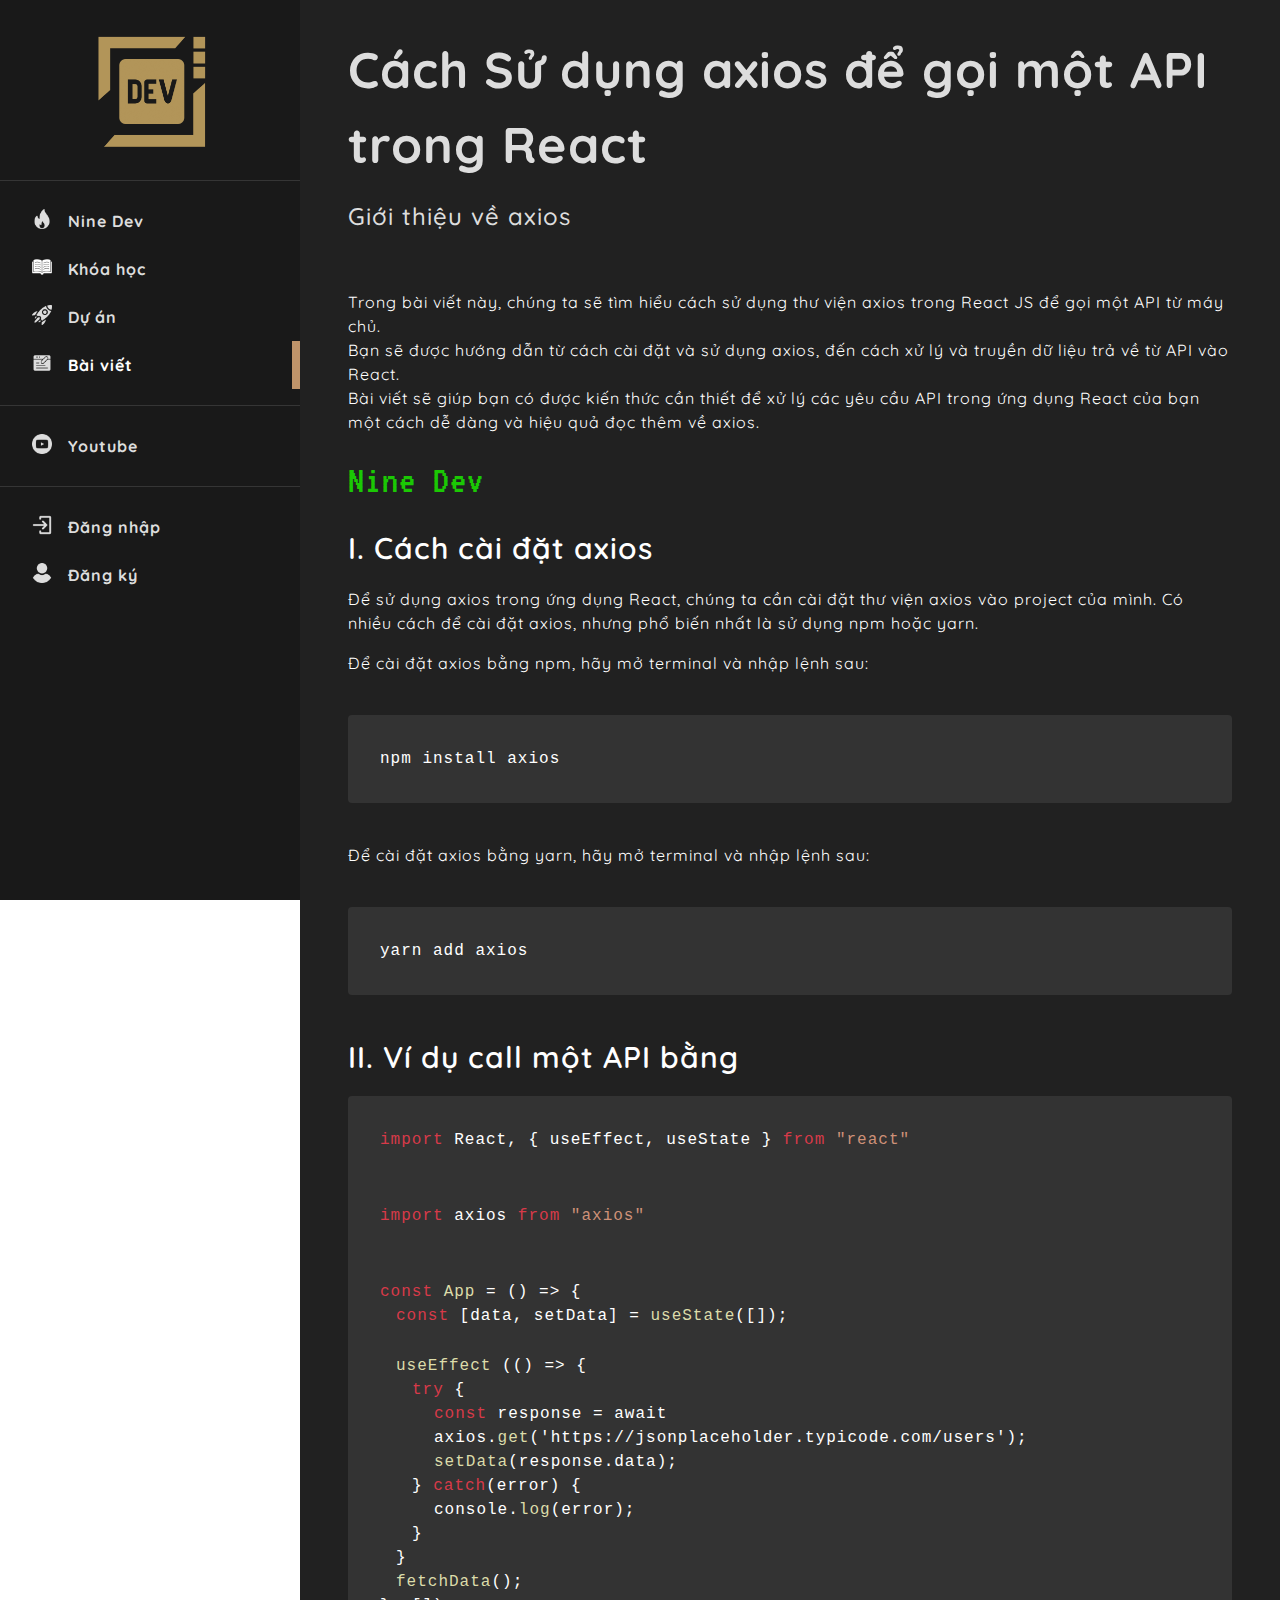
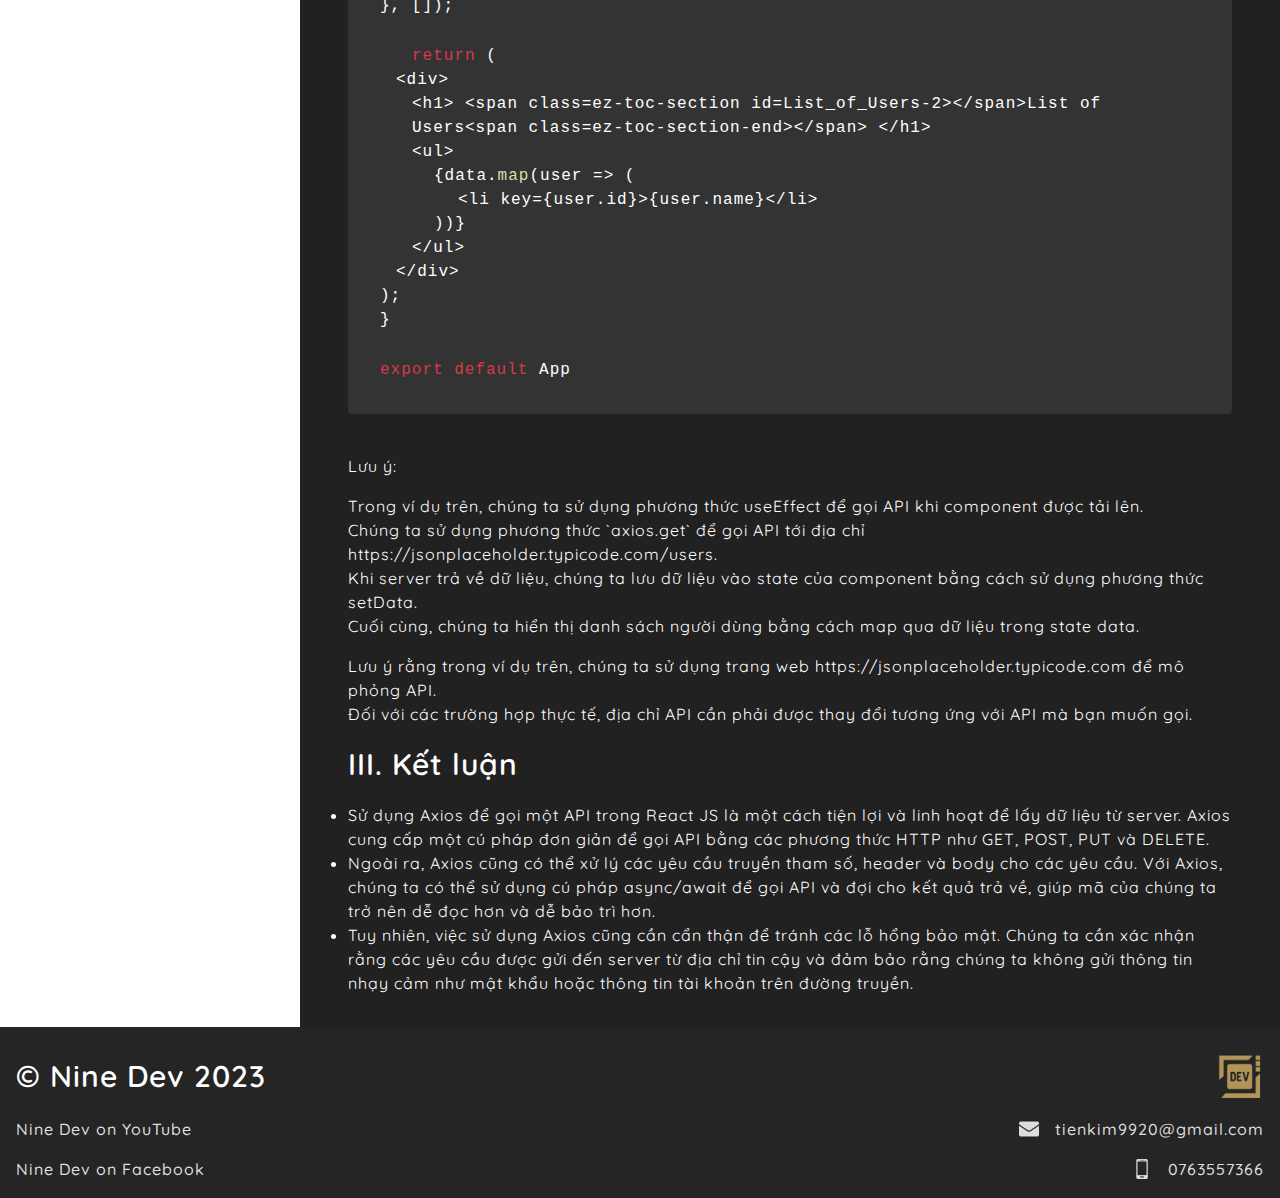
==== blogs/cach-xu-dung-axios-de-call-API-ve/index.html @ 8d7344f6 "axios" ====
<!DOCTYPE html>
<html lang="en">

<head>
  <meta charset="UTF-8">
  <meta http-equiv="X-UA-Compatible" content="IE=edge">
  <meta name="viewport" content="width=device-width, initial-scale=1">
  </noscript>

  <!-- Nội dung cần phải thay đổi -->
  <title>useEffect là gì? Cách sử dụng useEffect trong React Hook</title>
  <link rel="canonical" href="https://ninedev.net/blogs/useeffect-la-gi" />
  <link rel="shortlink" href="https://ninedev.net/blogs/useeffect-la-gi" />
  <meta name="news_keywords"
    content="Học Lập Trình Trực Tuyến, useEffect là gì?, sử dụng useEffect trong React Hook, tìm hiểu về useEffect trong React Hook, tính chất của useEffect Hook" />
  <meta name="keywords"
    content="Học Lập Trình Trực Tuyến, useEffect là gì?, sử dụng useEffect trong React Hook, tìm hiểu về useEffect trong React Hook, tính chất của useEffect Hook" />
  <meta property="og:type" content="useEffect là gì? Cách sử dụng useEffect trong React Hook" />
  <meta property="og:url" content="https://ninedev.net/blogs/useeffect-la-gi" />
  <meta property="og:title" content="useEffect là gì? Cách sử dụng useEffect trong React Hook" />
  <meta name="description"
    content="Vòng đời của một Component trong React Hook còn được gọi là Life Cycle Hook là một phần rất quan trọng khi ta xây dụng component. Tuy nhiên, một functional component lại không thể làm việc với các Life Cycle một cách thông thường và useEffect Hooks được sinh ra để thực hiện việc này. Vây, useEffect là gì? Tại sao chúng ta lại nên sử dụng useEffect? Bài viết này sẽ giải đáp những thắc mắc trên giúp bạn!" />
  <meta name="og:description"
    content="Vòng đời của một Component trong React Hook còn được gọi là Life Cycle Hook là một phần rất quan trọng khi ta xây dụng component. Tuy nhiên, một functional component lại không thể làm việc với các Life Cycle một cách thông thường và useEffect Hooks được sinh ra để thực hiện việc này. Vây, useEffect là gì? Tại sao chúng ta lại nên sử dụng useEffect? Bài viết này sẽ giải đáp những thắc mắc trên giúp bạn!" />
  <!-- Nội dung cần phải thay đổi -->

  <meta property="og:site_name" content="Nine Dev - Phát Triển Tư Duy Lập Trình" />
  <meta property="og:image" content="https://ninedev.net/img/logo-share.jpg" />
  <meta property="og:image:url" content="https://ninedev.net/img/logo-share.jpg" />
  <meta property="og:image:type" content="website">
  <meta property="og:image:width" content="294" />
  <meta property="og:image:height" content="294" />
  <meta property="og:image:alt" content="https://ninedev.net/img/logo-share.jpg">
  <link rel="apple-touch-icon" sizes="180x180" href="/img/logo.png" />
  <link rel="icon" type="image/png" href="/img/logo.png" />
  <link rel="shortcut icon" href="https://ninedev.net/img/logo.png" type="image/x-icon">
  <link rel="stylesheet" href="/css/share.css">
  <link rel="stylesheet" href="/css/index.css">
  <link rel="stylesheet" href="/css/blogs.css">

  <!-- Google tag (gtag.js) -->
  <script async src="https://www.googletagmanager.com/gtag/js?id=G-44Y1HV8L61"></script>
  <script>
    window.dataLayer = window.dataLayer || [];
    function gtag() { dataLayer.push(arguments); }
    gtag('js', new Date());

    gtag('config', 'G-44Y1HV8L61');
  </script>
</head>
<style>
  .img {
    display: flex;
    justify-content: center;
    margin: 2rem 0;
  }

  .img img {
    width: 752px;
    height: 342px;


  }

  a {
    color: #551A8B;
  }
</style>

<body>
  <div class="wrapper-parent-ninedev">
    <div class="wrapper-header-laptop" id="wrapper-header-laptop">
      <div class="group-header-logo border-bottom">
        <a href="/" class="box-header-logo">
          <img class="img-header-logo" src="/img/logo.png" alt="Nine dev là nền tảng học lập trình trực tuyến">
        </a>
      </div>
      <div class="group-header-nav border-bottom">
        <a href="/" class="item-nav">
          <img class="img-item-nav" src="/img/fire-grey.png" />
          <div class="txt-item-nav">Nine Dev</div>
        </a>
        <a href="/all-course" class="item-nav">
          <img class="img-item-nav" src="/img/learn-white.png" />
          <div class="txt-item-nav">Khóa học</div>
        </a>
        <a href="/all-project" class="item-nav">
          <img class="img-item-nav" src="/img/start-up-grey.png" />
          <div class="txt-item-nav">Dự án</div>
        </a>
        <a href="/blogs" class="item-nav active">
          <img class="img-item-nav" src="/img/blogging.png" />
          <div class="txt-item-nav active">Bài viết</div>
        </a>
      </div>
      <div class="group-header-nav border-bottom">
        <a href="https://www.youtube.com/@ninedev99" target="_blank" class="item-nav">
          <img class="img-item-nav" src="/img/youtube-grey.png"
            alt="Truy cập vào channel youtube của Nine dev để có nhiều thông tin hơn" />
          <div class="txt-item-nav">Youtube</div>
        </a>
      </div>
      <div id="userInfo" class="group-header-nav">
        <a href="/login" class="item-nav">
          <img class="img-item-nav" src="/img/login-grey.png" alt="Đăng nhập để trở thành thành viên của Nine Dev" />
          <div class="txt-item-nav">Đăng nhập</div>
        </a>
        <a href="/signup" class="item-nav">
          <img class="img-item-nav" src="/img/user-grey.png" alt="Đăng ký để trở thành thành viên của Nine Dev" />
          <div class="txt-item-nav">Đăng ký</div>
        </a>
      </div>
    </div>
    <div class="wrapper-header-mobile">
      <div class="group-header-mobile">
        <div class="group-header-logo">
          <a href="/" class="box-header-logo">
            <img class="img-header-logo" src="/img/logo.png" alt="" alt="nestjs cơ bản">
          </a>
        </div>
        <div id="burger" class="burger">
          <div class="strip burger-strip-2">
            <div></div>
            <div></div>
            <div></div>
          </div>
        </div>
      </div>
    </div>
    <!-- Chỗ chỉnh sửa tiêu đề content nội dụng -->
    <div class="wrapper-body">
      <div class="group-body">
        <div class="box-body-intro">
          <div class="flex-1">
            <h1 class="title-body-main">Cách Sử dụng axios để gọi một API trong React</h1>
            <h2 class="title-body-sub">Giới thiệu về axios</h2><br>
            <p style="color: #fff;">Trong bài viết này, chúng ta sẽ tìm hiểu cách sử dụng thư viện axios trong React JS để gọi một API từ máy chủ. <br> Bạn sẽ được hướng dẫn từ cách cài đặt và sử dụng axios, đến cách xử lý và truyền dữ liệu trả về từ API vào React. <br> Bài viết sẽ giúp bạn có được kiến thức cần thiết để xử lý các yêu cầu API trong ứng dụng React của bạn một cách dễ dàng và hiệu quả đọc thêm về axios.</p>
          </div>
          <div class="flex-1 box-hello-intro">
            <div class="title-bg-intro">Nine Dev</div>
          </div>
        </div>
      </div>
      <div class="wrapper-blogs-text">

        <!-- Chỗ viết Content Nội Dung -->
        <h2 style="margin-top: 1rem; font-weight: 600;">I. Cách cài đặt axios</h2>
        <p>Để sử dụng axios trong ứng dụng React, chúng ta cần cài đặt thư viện axios vào project của mình. Có nhiều cách để cài đặt axios, nhưng phổ biến nhất là sử dụng npm hoặc yarn.</p>
        <p>Để cài đặt axios bằng npm, hãy mở terminal và nhập lệnh sau:</p><br>
        <div class="wrapper-render-code">
            <code>
                <div class="">npm install axios</div>
            </code>
        </div><br>
        <p>Để cài đặt axios bằng yarn, hãy mở terminal và nhập lệnh sau:</p><br>
        <div class="wrapper-render-code">
            <code>
                <div class="">yarn add axios</div>
            </code>
        </div><br>
        <h2 style="margin-top: 1rem; font-weight: 600;">II. Ví dụ call một API bằng</h2>
        <div class="wrapper-render-code">
            <code>
                <div><span class="keyword">import</span> React, { useEffect, useState }<span class="keyword"> from </span><span class="string">"react"</span></div><br><br>
                <div><span class="keyword">import</span> axios <span class="keyword"> from </span><span class="string">"axios"</span></div><br><br>
                <div><span class="keyword">const</span> <span class="function">App</span> = () => {</div>
                    <div  class="pl-1"><span class="keyword">const</span> [data, setData] = <span class="function">useState</span>([]);</div><br>
                    <div class="pl-1"> <span class="function">useEffect</span> (() => {</div>
                        <div class="pl-2"><span class="keyword">try</span> {</div>
                            <div class="pl-3"><span class="keyword">const</span> response = await axios.<span class="function">get</span>('https://jsonplaceholder.typicode.com/users');</div>
                            <div class="pl-3"><span class="function">setData</span>(response.data);</div>
                        <div class="pl-2">}<span class="keyword"> catch</span>(error) {</div>   
                            <div class="pl-3">console.<span class="function">log</span>(error);</div> 
                        <div class="pl-2">}</div>
                    <div class="pl-1">}</div>
                    <div class="pl-1"> <span class="function">fetchData</span>();</div>
                <div class="">}, []);</div><br>
                <div class="pl-2"><span class="keyword"> return</span> (</div>   
                    <div class="pl-1">&lt;div&gt;</div>
                        <div class="pl-2">&lt;h1&gt; &lt;span class=ez-toc-section id=List_of_Users-2&gt;&lt;/span&gt;List of Users&lt;span class=ez-toc-section-end&gt;&lt;/span&gt; &lt;/h1&gt;</div>
                        <div class="pl-2">&lt;ul&gt;</div>    
                            <div class="pl-3">{data.<span class="function">map</span>(user => (</div>   
                                <div class="pl-4">&lt;li key={user.id}&gt;{user.name}&lt;/li&gt;</div>
                            <div class="pl-3">))}</div>
                        <div class="pl-2">&lt;/ul&gt;</div>    
                    <div class="pl-1">&lt;/div&gt;</div>       
                <div class="">);</div>
                <div class="">}</div> <br>
                <div class=""><span class="keyword">export default </span>App</div>


            </code>
        </div><br>
        <p>Lưu ý:</p>
        <p>Trong ví dụ trên, chúng ta sử dụng phương thức useEffect để gọi API khi component được tải lên. <br> Chúng ta sử dụng phương thức `axios.get` để gọi API tới địa chỉ https://jsonplaceholder.typicode.com/users. <br> Khi server trả về dữ liệu, chúng ta lưu dữ liệu vào state của component bằng cách sử dụng phương thức setData. <br> Cuối cùng, chúng ta hiển thị danh sách người dùng bằng cách map qua dữ liệu trong state data.</p>
        <p>Lưu ý rằng trong ví dụ trên, chúng ta sử dụng trang web https://jsonplaceholder.typicode.com để mô phỏng API. <br> Đối với các trường hợp thực tế, địa chỉ API cần phải được thay đổi tương ứng với API mà bạn muốn gọi.</p>
        <h2 style="margin-top: 1rem; font-weight: 600;">III. Kết luận </h2>
        <li>Sử dụng Axios để gọi một API trong React JS là một cách tiện lợi và linh hoạt để lấy dữ liệu từ server. Axios cung cấp một cú pháp đơn giản để gọi API bằng các phương thức HTTP như GET, POST, PUT và DELETE.</li>
        <li>Ngoài ra, Axios cũng có thể xử lý các yêu cầu truyền tham số, header và body cho các yêu cầu. Với Axios, chúng ta có thể sử dụng cú pháp async/await để gọi API và đợi cho kết quả trả về, giúp mã của chúng ta trở nên dễ đọc hơn và dễ bảo trì hơn. </li>
        <li>Tuy nhiên, việc sử dụng Axios cũng cần cẩn thận để tránh các lỗ hổng bảo mật. Chúng ta cần xác nhận rằng các yêu cầu được gửi đến server từ địa chỉ tin cậy và đảm bảo rằng chúng ta không gửi thông tin nhạy cảm như mật khẩu hoặc thông tin tài khoản trên đường truyền.</li>
    </div>
    </div>
  </div>
  <div class="wrapper-footer-ninedev">
    <div class="group-footer-ninedev">
      <div class="box-footer">
        <div class="title-footer">© Nine Dev 2023</div>
        <div class="d-flex align-items-center">
          <img class="img-footer-ninedev" src="/img/logo.png" />
        </div>
      </div>
      <div class="box-footer">
        <div class="txt-footer">Nine Dev on YouTube</div>
        <div class="d-flex align-items-center cl-1">
          <img class="img-footer" src="/img/email-grey.png" />
          <div class="txt-footer">tienkim9920@gmail.com</div>
        </div>
      </div>
      <div class="box-footer">
        <div class="txt-footer">Nine Dev on Facebook</div>
        <div class="d-flex align-items-center cl-1">
          <img class="img-footer" src="/img/smartphone-grey.png" />
          <div class="txt-footer">0763557366</div>
        </div>
      </div>
    </div>
  </div>

  <script src="/logic/navbar.js"></script>
</body>

</html>
---- css/share.css ----
@import url("https://fonts.googleapis.com/css2?&family=VT323&family=Quicksand:wght@300;400;500;600;700&display=swap");

html {
  scroll-behavior: smooth;
}

body {
  font-family: "Quicksand", sans-serif;
  margin: 0;
  padding: 0;
  box-sizing: border-box;
  letter-spacing: 1px;
  line-height: 1.5;
}

/* Input */
input {
  font-family: "Quicksand", sans-serif;
  color: #ddd;
}
::-webkit-input-placeholder {
  font-family: "Quicksand", sans-serif;
}
:-moz-placeholder {
  font-family: "Quicksand", sans-serif;
}
::-moz-placeholder {
  font-family: "Quicksand", sans-serif;
}
:-ms-input-placeholder {
  font-family: "Quicksand", sans-serif;
}

/* Input */
textarea {
  font-family: "Quicksand", sans-serif;
}
::-webkit-input-placeholder {
  font-family: "Quicksand", sans-serif;
}
:-moz-placeholder {
  font-family: "Quicksand", sans-serif;
}
::-moz-placeholder {
  font-family: "Quicksand", sans-serif;
}
:-ms-input-placeholder {
  font-family: "Quicksand", sans-serif;
}

/* Scroll */
::-webkit-scrollbar {
  width: 4px;
}
::-webkit-scrollbar-track {
  background: #bebebe;
}
::-webkit-scrollbar-thumb {
  background: #808080;
}
::-webkit-scrollbar-thumb:hover {
  background: #808080;
}

h1 {
  margin: 0 0 1rem;
  font-weight: 700;
  font-size: 60px;
}

h2 {
  margin: 0 0 1rem;
  font-weight: 500;
  font-size: 30px;
}

.d-flex {
  display: flex;
}

.justify-content-center {
  justify-content: center;
}

.justify-content-between {
  justify-content: space-between;
}

.flex-1 {
  flex: 1;
}

.align-items-center {
  align-items: center;
}

.cl-1 {
  column-gap: 1rem;
}

.text-yellow {
  color: rgb(213, 213, 2);
}

.text-green {
  color: #1bc804;
}

.text-blue {
  color: #0303c1;
}

.text-red {
  color: #cd0303;
}

.text-center {
  text-align: center;
}

.keyword {
  color: #d73a49;
}

.function {
  color: #DCDCAA;
}

.string {
  color: #CE9178;
}

.variable {
  color: #4FC1FF;
}
.comment{
  color: #4c566a;
}
.pl-1 {
  padding-left: 16px;
}

.pl-2 {
  padding-left: 32px;
}
.pl-3 {
  padding-left: 54px;
}
.pl-4 {
  padding-left: 78px;
}
.pl-5 {
  padding-left: 98px;
}
.pl-6 {
  padding-left: 138px;
}
.pl-7 {
  padding-left: 158px;
}

.btn-main {
  padding: 0.8rem 3rem;
  background: #bf946a;
  cursor: pointer;
  color: #fff;
  border-radius: 2px;
  transition: 0.3s all ease-in-out;
  text-decoration: none;
  display: flex;
  justify-content: center;
  align-items: center;
}

.btn-main:hover {
  background: #957352;
}

.btn-video-play {
  display: flex;
  justify-content: center;
  align-items: center;
  width: 90px;
  height: 35px;
  color: #ddd;
  background: #c4304d;
  font-size: 14px;
  font-weight: 600;
  border-radius: 4px;
  cursor: pointer;
  text-decoration: none;
}

.btn-video-play:hover {
  background: #a82b44;
}

.btn-view-lesson {
  display: flex;
  justify-content: center;
  align-items: center;
  width: 90px;
  height: 35px;
  color: #fff;
  background: #5CA898;
  font-size: 14px;
  font-weight: 600;
  border-radius: 4px;
  cursor: pointer;
  text-decoration: none;
}

.pointer {
  cursor: pointer;
}

.btn-view-lesson:hover {
  background: #4f8a7e;
}

.d-block {
  display: block !important;
}

.d-none {
  display: none !important;
}

.mt-1 {
  margin-top: 1rem;
}

.mt-2 {
  margin-top: 2rem;
}

.error-input {
  color: #a80e0e;
}

.icon-spin-mobile-number {
  animation-name: spin;
  animation-duration: 4000ms;
  animation-iteration-count: infinite;
  animation-timing-function: linear;
}

.box-modal {
  color: #fff;
  padding: 0.8rem 1.5rem;
  width: fit-content;
  border-radius: 2px;
  font-size: 14px;
}

.box-modal.success {
  background: #5ca898;
}

.box-modal.error {
  background: #c4304d;
}

/* Toast */
.toast {
  position: fixed;
  top: 5rem;
  right: 3rem;
  opacity: 0;
  transform: translateX(60px);
  visibility: hidden;
  transition: all 0.5s ease-in-out;
}

.toast.active {
  opacity: 1;
  transform: translateX(0px);
  visibility: visible;
}

/* Loading */
.spin-loading {
  width: 100px;
  height: 100px;
  background-color: #ddd;
  animation-name: spin;
  animation-duration: 5000ms;
  animation-iteration-count: infinite;
  animation-timing-function: linear;
}

@keyframes spin {
  from {
    transform: rotate(0deg);
  }
  to {
    transform: rotate(360deg);
  }
}

.wrapper-loading {
  height: 100vh;
  display: flex;
  justify-content: center;
  align-items: center;
  margin: auto;
  color: #ddd;
}

.sk-folding-cube {
  margin: 20px auto;
  width: 40px;
  height: 40px;
  position: relative;
  -webkit-transform: rotateZ(45deg);
  transform: rotateZ(45deg);
}

.sk-folding-cube .sk-cube {
  float: left;
  width: 50%;
  height: 50%;
  position: relative;
  -webkit-transform: scale(1.1);
  -ms-transform: scale(1.1);
  transform: scale(1.1);
}

.sk-folding-cube .sk-cube:before {
  content: "";
  position: absolute;
  top: 0;
  left: 0;
  width: 100%;
  height: 100%;
  background-color: #ddd;
  -webkit-animation: sk-foldCubeAngle 2.4s infinite linear both;
  animation: sk-foldCubeAngle 2.4s infinite linear both;
  -webkit-transform-origin: 100% 100%;
  -ms-transform-origin: 100% 100%;
  transform-origin: 100% 100%;
}

.sk-folding-cube .sk-cube2 {
  -webkit-transform: scale(1.1) rotateZ(90deg);
  transform: scale(1.1) rotateZ(90deg);
}

.sk-folding-cube .sk-cube3 {
  -webkit-transform: scale(1.1) rotateZ(180deg);
  transform: scale(1.1) rotateZ(180deg);
}

.sk-folding-cube .sk-cube4 {
  -webkit-transform: scale(1.1) rotateZ(270deg);
  transform: scale(1.1) rotateZ(270deg);
}

.sk-folding-cube .sk-cube2:before {
  -webkit-animation-delay: 0.3s;
  animation-delay: 0.3s;
}

.sk-folding-cube .sk-cube3:before {
  -webkit-animation-delay: 0.6s;
  animation-delay: 0.6s;
}

.sk-folding-cube .sk-cube4:before {
  -webkit-animation-delay: 0.9s;
  animation-delay: 0.9s;
}

@-webkit-keyframes sk-foldCubeAngle {
  0%,
  10% {
    -webkit-transform: perspective(140px) rotateX(-180deg);
    transform: perspective(140px) rotateX(-180deg);
    opacity: 0;
  }
  25%,
  75% {
    -webkit-transform: perspective(140px) rotateX(0deg);
    transform: perspective(140px) rotateX(0deg);
    opacity: 1;
  }
  90%,
  100% {
    -webkit-transform: perspective(140px) rotateY(180deg);
    transform: perspective(140px) rotateY(180deg);
    opacity: 0;
  }
}

@keyframes sk-foldCubeAngle {
  0%,
  10% {
    -webkit-transform: perspective(140px) rotateX(-180deg);
    transform: perspective(140px) rotateX(-180deg);
    opacity: 0;
  }
  25%,
  75% {
    -webkit-transform: perspective(140px) rotateX(0deg);
    transform: perspective(140px) rotateX(0deg);
    opacity: 1;
  }
  90%,
  100% {
    -webkit-transform: perspective(140px) rotateY(180deg);
    transform: perspective(140px) rotateY(180deg);
    opacity: 0;
  }
}
---- css/index.css ----
a {
  text-decoration: none;
}

code {
  font-size: 16px;
}

.wrapper-render-code {
  background: #333;
  padding: 2rem;
  border-radius: 4px;
}

.wrapper-parent-ninedev {
  display: flex;
}

.wrapper-header-mobile {
  background: #191919;
  position: fixed;
  width: 100%;
  display: none;
  z-index: 1;
}

.wrapper-header-laptop {
  height: 100vh;
  max-width: 300px;
  background: #191919;
  position: fixed;
  min-width: 300px;
  color: #ddd;
  z-index: 1;
}

.wrapper-body {
  margin-left: auto;
  width: calc(100% - 300px);
  background: #212121;
}

.wrapper-body.home {
  height: 100vh;
}

.wrapper-body.fullheight {
  height: 100vh;
}

.wrapper-body .group-body {
  padding: 2rem 3rem;
}

.group-body .box-body-intro {
  display: flex;
  align-items: center;
  /* margin-bottom: 2rem; */
}

.box-body-intro .title-body-main {
  color: #ddd;
  font-weight: 700;
  font-size: 50px;
}

.box-body-intro .title-body-sub {
  color: #ddd;
  font-weight: 500;
  font-size: 24px;
}

.box-body-intro .box-hello-intro {
  display: flex;
  justify-content: center;
}

.box-body-intro .title-bg-intro {
  color: #1bc804;
  font-size: 60px;
  font-family: "VT323", monospace;
}

.group-body .box-body-content {
  width: 80%;
  margin: auto;
  display: flex;
  align-items: center;
  justify-content: space-between;
  padding-top: 5rem;
}

.box-body-content .item-body-content {
  display: flex;
  flex-direction: column;
  align-items: center;
  row-gap: 1.5rem;
}

.txt-item-body-content {
  color: #ddd;
  font-size: 18px;
}

.item-body-content .img-item-body-content {
  width: 100px;
  height: 100px;
}

.group-body .box-body-personal {
  width: 80%;
  margin: auto;
  padding-top: 5rem;
}

.wrapper-header-laptop .group-header-logo {
  height: 180px;
  display: flex;
  justify-content: center;
  align-items: center;
}

.group-header-logo.border-bottom {
  border-bottom: 1px solid #353535;
}

.box-header-logo {
  width: 130px;
  height: 130px;
}

.box-header-logo .img-header-logo {
  width: 100%;
  height: 100%;
}

.wrapper-header-laptop .group-header-nav {
  padding: 1rem 0;
  display: flex;
  flex-direction: column;
}

.group-header-nav.border-bottom {
  border-bottom: 1px solid #353535;
}

.group-header-nav .item-nav {
  padding: 0.75rem 0 0.75rem 2rem;
  font-weight: 500;
  cursor: pointer;
  display: flex;
  column-gap: 1rem;
  transition: all 0.3s ease-in-out;
  border-right: 0px solid transparent;
  text-decoration: none;
}

.item-nav.active {
  border-right: 8px solid #bf946a;
}

.item-nav:hover {
  border-right: 8px solid #bf946a;
}

.item-nav:hover .txt-item-nav {
  color: #fff;
}

.item-nav:hover .img-item-nav {
  filter: brightness(0) invert(1);
}

.item-nav .img-item-nav {
  width: 20px;
  height: 20px;
}

.item-nav .txt-item-nav {
  font-weight: 700;
  color: #ddd;
}

.item-nav .txt-item-nav.active {
  color: #fff;
}

.wrapper-footer-ninedev {
  width: 100%;
  position: relative;
  z-index: 2;
  background: #252525;
}

.wrapper-footer-ninedev .group-footer-ninedev {
  padding: 1.5rem 1rem;
  max-width: 1280px;
  margin: auto;
  display: flex;
  flex-direction: column;
  row-gap: 1rem;
}

.group-footer-ninedev .box-footer {
  display: flex;
  align-items: center;
  justify-content: space-between;
}

.box-footer .title-footer {
  font-size: 30px;
  color: #fff;
  font-weight: 600;
}

.box-footer .txt-footer {
  color: #ddd;
  cursor: pointer;
  font-weight: 500;
}

.box-footer .img-footer {
  width: 20px;
  height: 20px;
}

.box-footer .img-footer-ninedev {
  width: 50px;
  height: 50px;
}

.box-body-personal .group-body-personal {
  display: flex;
  justify-content: center;
  padding-top: 2rem;
}

@media screen and (max-width: 1280px) {
  .wrapper-body .group-body {
    padding: 2rem 3rem 0;
  }

  .wrapper-body.home {
    height: auto;
  }

  .group-body .box-body-personal {
    width: 100%;
  }

  .group-body .box-body-content {
    width: 100%;
  }

  .group-body .box-body-intro {
    flex-direction: column;
    align-items: self-start;
    /* row-gap: 1.5rem; */
  }

  .box-body-intro .title-bg-intro {
    font-size: 40px;
  }

  .item-body-content .img-item-body-content {
    width: 75px;
    height: 75px;
  }

  .box-body-personal .group-body-personal {
    padding-top: 4rem;
  }
}

@media screen and (max-width: 768px) {
  .wrapper-body {
    width: 100%;
    background: #212121;
  }

  .wrapper-body .group-body {
    padding: 7rem 2rem 0rem 2rem;
  }

  .group-body .box-body-personal {
    padding-top: 3rem;
  }

  .group-body .box-body-content {
    padding-top: 3rem;
  }

  .box-body-personal .group-body-personal {
    padding-top: 3rem;
  }

  /* Navbar Mobile Responsive */
  .wrapper-header-laptop {
    opacity: 0;
    transform: translateX(-300px);
    visibility: hidden;
    z-index: 3;
    transition: all 0.3s ease-in-out;
  }

  .wrapper-header-laptop.active {
    opacity: 1;
    transform: translateX(0px);
    visibility: visible;
  }

  .wrapper-header-mobile {
    display: block;
    width: 100%;
  }

  .wrapper-header-mobile .group-header-mobile {
    display: flex;
    justify-content: space-between;
    align-items: center;
    padding: 0.5rem 3rem;
  }

  .wrapper-header-mobile .group-header-logo {
    height: auto;
    display: flex;
    justify-content: center;
    align-items: center;
  }

  .wrapper-header-mobile .box-header-logo {
    width: 60px;
    height: 60px;
  }

  .background-wrapper {
    width: 100%;
    height: 100%;
    background: rgb(53, 53, 53, 0.6);
    position: absolute;
    top: 0;
    bottom: 0;
    z-index: 1;
    display: none;
  }

  .background-wrapper.active {
    display: block;
  }

  /* Navbar Mobile */
  .burger {
    width: 30px;
    height: 30px;
    border-radius: 10px;
    cursor: pointer;
    display: flex;
    justify-content: center;
    align-items: center;
    padding: 5px;
    transition: all 0.5s ease;
  }

  .burger-strip {
    transition: all 0.5s ease;
  }

  .strip div {
    height: 3px;
    background: #ddd;
    margin: 7px;
    transition: all 0.55s cubic-bezier(0.075, 0.82, 0.165, 1);
    width: 30px;
  }

  .burger.active .strip div {
    background: white;
  }

  .burger.active .burger-strip-2 div:first-child {
    transform: translateY(7px) rotate(45deg);
  }

  .burger.active .burger-strip-2 div:nth-child(2) {
    opacity: 0;
  }

  .burger.active .burger-strip-2 div:last-child {
    transform: translateY(-13px) rotate(-45deg);
  }
}

@media screen and (max-width: 600px) {
  .item-body-content .img-item-body-content {
    width: 50px;
    height: 50px;
  }

  .box-body-intro .title-body-main {
    font-size: 30px;
  }

  .group-body .box-body-intro {
    margin-bottom: 1rem;
  }

  .box-body-intro .title-body-sub {
    font-size: 16px;
  }

  .group-body .box-body-content {
    justify-content: space-between;
    column-gap: 1rem;
  }

  .group-footer-ninedev .box-footer {
    flex-direction: column-reverse;
    row-gap: 1.5rem;
  }
}
---- css/blogs.css ----
.wrapper-blogs-intro {
  background-image: url(../img/intro-nestjs.webp);
  height: 100vh;
}

.wrapper-blogs-reactjs {
  background-image: url(../img/intro-reactjs.webp);
  height: 100vh;
}

.wrapper-blogs-chieusinh {
  height: 100vh;
  display: flex;
  flex-direction: column;
  justify-content: space-between;
}

.group-showMore {
  display: flex;
  justify-content: center;
  padding-bottom: 2rem;
  position: relative;
}

.effect-showMore {
  animation: MoveUpDown 1s linear infinite;
  position: absolute;
  left: 50%;
  top: -1.75rem;
  transform: translate(-50%, -50%);
  cursor: pointer;
}

.group-blogs-intro-content {
  height: calc(100vh - 373px);
  display: flex;
  align-items: center;
  padding: 0 3rem;
  color: #fff;
  width: 500px;
}

.group-blogs-intro-content-update {
  height: calc(100vh - 373px);
  display: flex;
  align-items: center;
  padding: 0 3rem;
  color: #fff;
  column-gap: 1rem;
}

.group-blogs-intro-content-update .intro-content-text {
  flex: 1;
}

.group-blogs-intro-content-update .intro-content-image {
  flex: 1;
  background-image: url(../../img/intro-chieusinh.webp);
  width: 100%;
  height: 400px;
  background-repeat: no-repeat;
  background-size: contain;
}

.wrapper-blogs-reason {
  padding: 2rem 3rem;
  color: #fff;
}

.wrapper-blogs-text {
  padding: 0 3rem 2rem;
  color: #fff;
}

@media only screen and (max-width: 1280px) {
  .group-showMore {
    display: none;
  }
}

@media only screen and (max-width: 1024px) {
  .wrapper-blogs-intro {
    background-image: none;
  }
  .wrapper-blogs-reactjs {
    background-image: none;
  }
  .group-blogs-intro-content {
    width: fit-content;
    height: 100%;
    align-items: start;
  }

  .group-blogs-intro-content-update {
    flex-direction: column-reverse;
    height: auto;
  }

  .group-blogs-intro-content-update .intro-content-image {
    flex: auto;
  }

  .wrapper-blogs-chieusinh {
    height: auto;
  }
}

@media only screen and (max-width: 768px) {
  .wrapper-blogs-reason {
    padding: 2rem;
  }
  .wrapper-blogs-text {
    padding: 0 2rem 2rem;
  }

  .group-blogs-intro-content {
    padding: 0 2rem;
  }

  .group-blogs-intro-content-update {
    padding: 0 2rem;
  }

  .group-blogs-intro-content-update .intro-content-image {
    height: 250px;
  }
}

@keyframes MoveUpDown {
  0%, 100% {
    bottom: 0;
  }
  50% {
    bottom: 20px;
  }
}
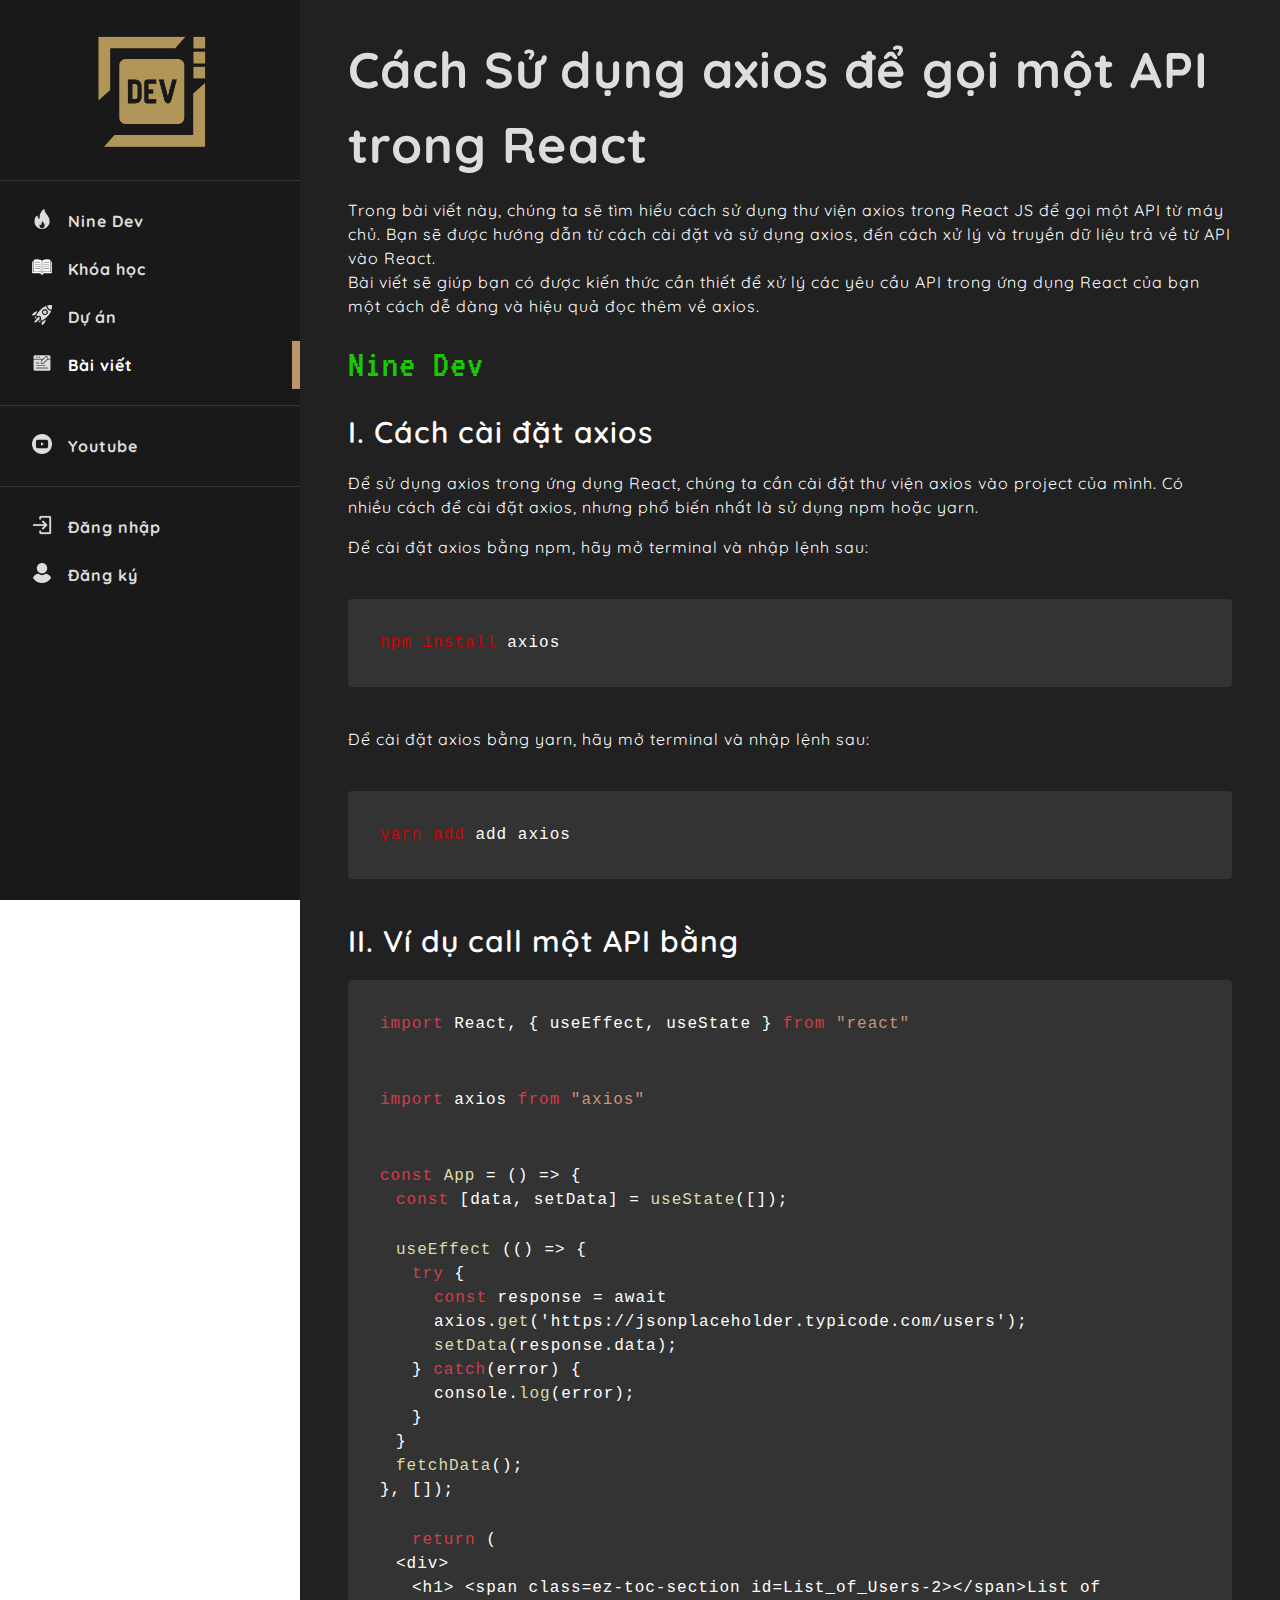
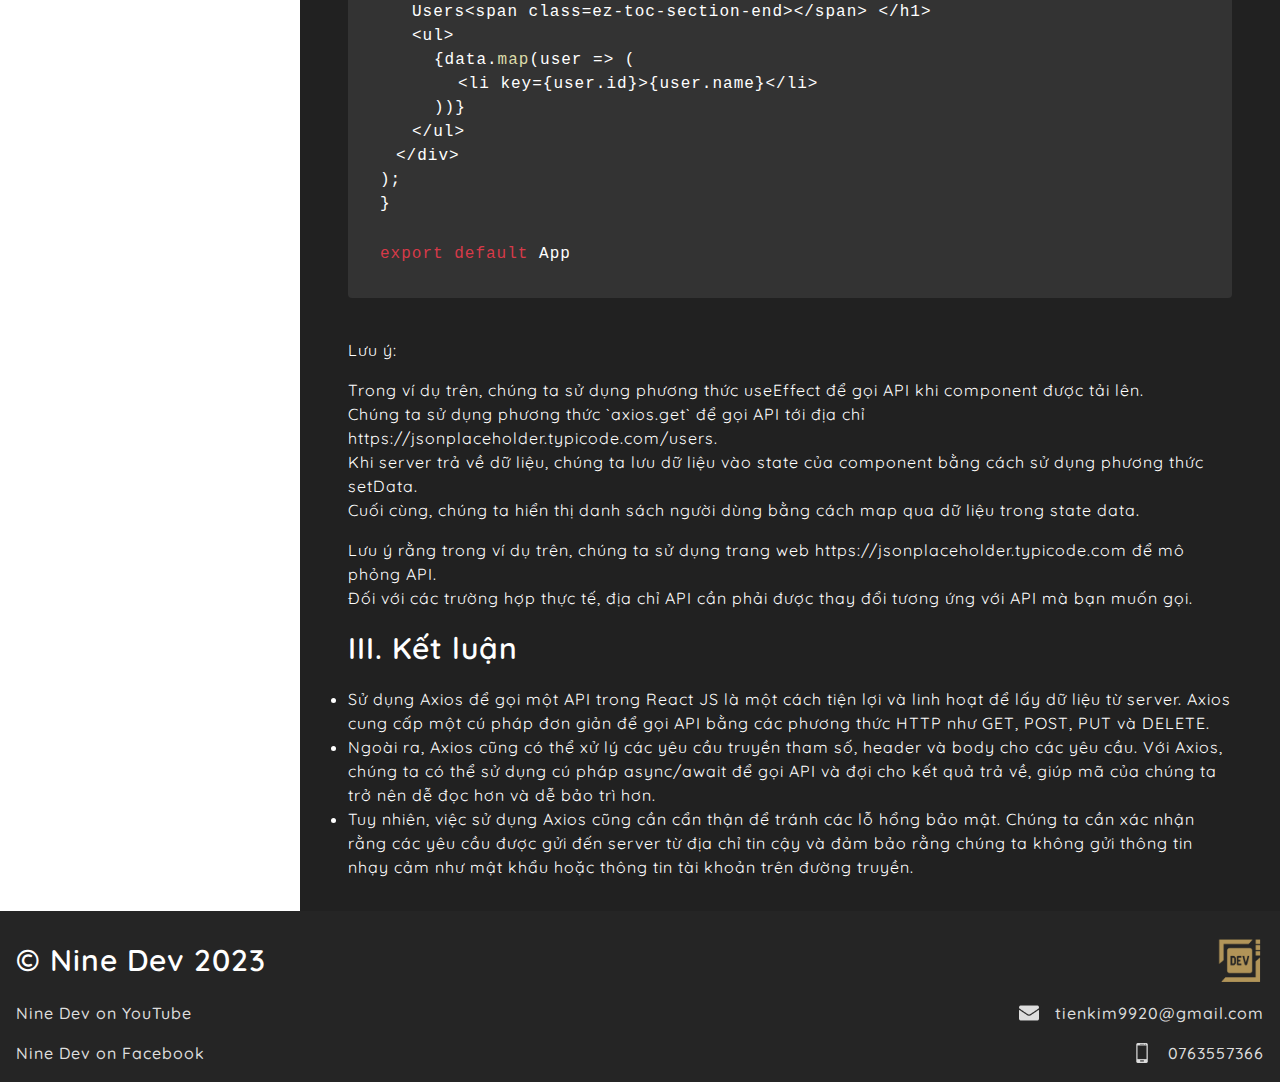
==== commit 5961ada7: "fix loi" ====
--- a/blogs/cach-xu-dung-axios-de-call-API-ve/index.html
+++ b/blogs/cach-xu-dung-axios-de-call-API-ve/index.html
@@ -8,20 +8,20 @@
   </noscript>
 
   <!-- Nội dung cần phải thay đổi -->
-  <title>useEffect là gì? Cách sử dụng useEffect trong React Hook</title>
-  <link rel="canonical" href="https://ninedev.net/blogs/useeffect-la-gi" />
-  <link rel="shortlink" href="https://ninedev.net/blogs/useeffect-la-gi" />
+  <title>Cách Sử dụng axios để gọi một API trong React</title>
+  <link rel="canonical" href="https://ninedev.net/blogs/cach-xu-dung-axios-de-call-API-ve" />
+  <link rel="shortlink" href="https://ninedev.net/blogs/cach-xu-dung-axios-de-call-API-ve" />
   <meta name="news_keywords"
-    content="Học Lập Trình Trực Tuyến, useEffect là gì?, sử dụng useEffect trong React Hook, tìm hiểu về useEffect trong React Hook, tính chất của useEffect Hook" />
+    content="Học Lập Trình Trực Tuyến, Cách Sử dụng axios để gọi một API trong React" />
   <meta name="keywords"
-    content="Học Lập Trình Trực Tuyến, useEffect là gì?, sử dụng useEffect trong React Hook, tìm hiểu về useEffect trong React Hook, tính chất của useEffect Hook" />
-  <meta property="og:type" content="useEffect là gì? Cách sử dụng useEffect trong React Hook" />
-  <meta property="og:url" content="https://ninedev.net/blogs/useeffect-la-gi" />
-  <meta property="og:title" content="useEffect là gì? Cách sử dụng useEffect trong React Hook" />
+    content="Học Lập Trình Trực Tuyến, Cách Sử dụng axios để gọi một API trong React" />
+  <meta property="og:type" content="Cách Sử dụng axios để gọi một API trong React" />
+  <meta property="og:url" content="https://ninedev.net/blogs/cach-xu-dung-axios-de-call-API-ve" />
+  <meta property="og:title" content="Cách Sử dụng axios để gọi một API trong React" />
   <meta name="description"
-    content="Vòng đời của một Component trong React Hook còn được gọi là Life Cycle Hook là một phần rất quan trọng khi ta xây dụng component. Tuy nhiên, một functional component lại không thể làm việc với các Life Cycle một cách thông thường và useEffect Hooks được sinh ra để thực hiện việc này. Vây, useEffect là gì? Tại sao chúng ta lại nên sử dụng useEffect? Bài viết này sẽ giải đáp những thắc mắc trên giúp bạn!" />
+    content="Trong bài viết này, chúng ta sẽ tìm hiểu cách sử dụng thư viện axios trong React JS để gọi một API từ máy chủ. Bạn sẽ được hướng dẫn từ cách cài đặt và sử dụng axios, đến cách xử lý và truyền dữ liệu trả về từ API vào React. <br> Bài viết sẽ giúp bạn có được kiến thức cần thiết để xử lý các yêu cầu API trong ứng dụng React của bạn một cách dễ dàng và hiệu quả đọc thêm về axios." />
   <meta name="og:description"
-    content="Vòng đời của một Component trong React Hook còn được gọi là Life Cycle Hook là một phần rất quan trọng khi ta xây dụng component. Tuy nhiên, một functional component lại không thể làm việc với các Life Cycle một cách thông thường và useEffect Hooks được sinh ra để thực hiện việc này. Vây, useEffect là gì? Tại sao chúng ta lại nên sử dụng useEffect? Bài viết này sẽ giải đáp những thắc mắc trên giúp bạn!" />
+    content="Trong bài viết này, chúng ta sẽ tìm hiểu cách sử dụng thư viện axios trong React JS để gọi một API từ máy chủ. Bạn sẽ được hướng dẫn từ cách cài đặt và sử dụng axios, đến cách xử lý và truyền dữ liệu trả về từ API vào React. <br> Bài viết sẽ giúp bạn có được kiến thức cần thiết để xử lý các yêu cầu API trong ứng dụng React của bạn một cách dễ dàng và hiệu quả đọc thêm về axios." />
   <!-- Nội dung cần phải thay đổi -->
 
   <meta property="og:site_name" content="Nine Dev - Phát Triển Tư Duy Lập Trình" />
@@ -133,8 +133,8 @@
         <div class="box-body-intro">
           <div class="flex-1">
             <h1 class="title-body-main">Cách Sử dụng axios để gọi một API trong React</h1>
-            <h2 class="title-body-sub">Giới thiệu về axios</h2><br>
-            <p style="color: #fff;">Trong bài viết này, chúng ta sẽ tìm hiểu cách sử dụng thư viện axios trong React JS để gọi một API từ máy chủ. <br> Bạn sẽ được hướng dẫn từ cách cài đặt và sử dụng axios, đến cách xử lý và truyền dữ liệu trả về từ API vào React. <br> Bài viết sẽ giúp bạn có được kiến thức cần thiết để xử lý các yêu cầu API trong ứng dụng React của bạn một cách dễ dàng và hiệu quả đọc thêm về axios.</p>
+            <!-- <h1 class="title-body-sub">Giới thiệu về axios</h1><br> -->
+            <p style="color: #fff;">Trong bài viết này, chúng ta sẽ tìm hiểu cách sử dụng thư viện axios trong React JS để gọi một API từ máy chủ. Bạn sẽ được hướng dẫn từ cách cài đặt và sử dụng axios, đến cách xử lý và truyền dữ liệu trả về từ API vào React. <br> Bài viết sẽ giúp bạn có được kiến thức cần thiết để xử lý các yêu cầu API trong ứng dụng React của bạn một cách dễ dàng và hiệu quả đọc thêm về axios.</p>
           </div>
           <div class="flex-1 box-hello-intro">
             <div class="title-bg-intro">Nine Dev</div>
@@ -149,13 +149,13 @@
         <p>Để cài đặt axios bằng npm, hãy mở terminal và nhập lệnh sau:</p><br>
         <div class="wrapper-render-code">
             <code>
-                <div class="">npm install axios</div>
+                <div class=""><span class="text-red">npm install</span> axios</div>
             </code>
         </div><br>
         <p>Để cài đặt axios bằng yarn, hãy mở terminal và nhập lệnh sau:</p><br>
         <div class="wrapper-render-code">
             <code>
-                <div class="">yarn add axios</div>
+                <div class=""><span class="text-red">yarn add</span> add axios</div>
             </code>
         </div><br>
         <h2 style="margin-top: 1rem; font-weight: 600;">II. Ví dụ call một API bằng</h2>
